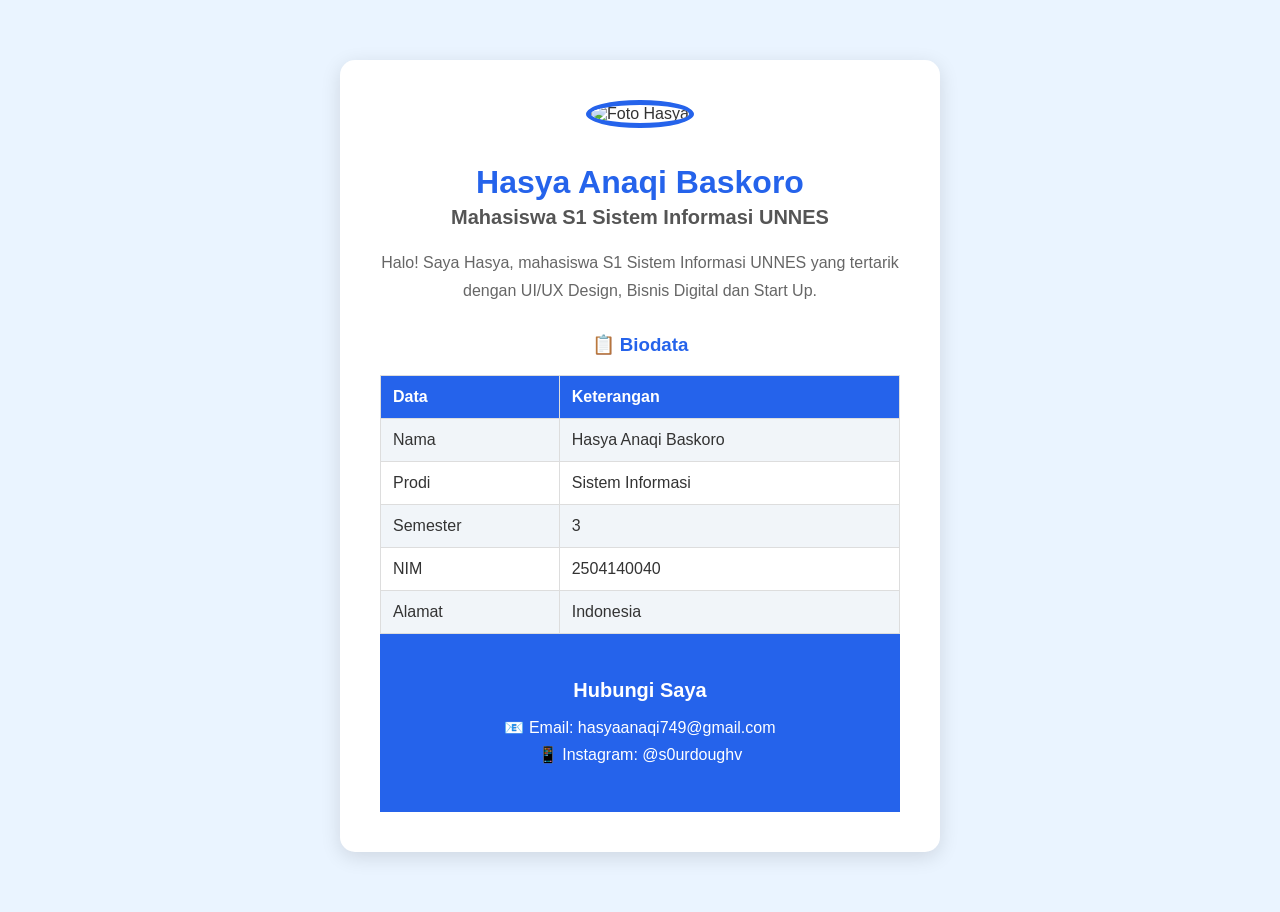
==== index.html @ 824fb206 "Add files via upload" ====
<!DOCTYPE html>
<html lang="id">

<head>
    <meta charset="UTF-8">
    <meta name="viewport" content="width=device-width, initial-scale=1.0">
    <title>Biodata Hasya</title>
    <link rel="stylesheet" href="style.css">
</head>

<body>

    <div class="container">

        <img src="c:\Users\User\Downloads\hasya feed 2 1.png" alt="Foto Hasya" class="foto">

        <h1>Hasya Anaqi Baskoro</h1>

        <h2>Mahasiswa S1 Sistem Informasi UNNES</h2>

        <p class="deskripsi">
            Halo! Saya Hasya, mahasiswa S1 Sistem Informasi UNNES yang
            tertarik dengan UI/UX Design, Bisnis Digital dan Start Up.
        </p>

        <h3>📋 Biodata</h3>

        <table>
            <tr>
                <th>Data</th>
                <th>Keterangan</th>
            </tr>

            <tr>
                <td>Nama</td>
                <td>Hasya Anaqi Baskoro</td>
            </tr>

            <tr>
                <td>Prodi</td>
                <td>Sistem Informasi</td>
            </tr>

            <tr>
                <td>Semester</td>
                <td>3</td>
            </tr>

            <tr>
                <td>NIM</td>
                <td>2504140040</td>
            </tr>

            <tr>
                <td>Alamat</td>
                <td>Indonesia</td>
            </tr>
        </table>

    <div id="kontak" class="kontak">

        <h2>Hubungi Saya</h2>

        <p>📧 Email: hasyaanaqi749@gmail.com</p>
        <p>📱 Instagram: @s0urdoughv</p>

    </div>

</body>

</html>
---- style.css ----
/* Mengatur semua elemen */
* {
    box-sizing: border-box;
}

/* Tampilan halaman */
body {
    font-family: Arial, sans-serif;
    background-color: #eaf4ff;
    margin: 0;
    color: #333;
}


/* Kartu utama */
.container {
    width: 600px;
    max-width: 90%;

    margin: 60px auto;
    padding: 40px;

    background-color: white;

    border-radius: 15px;

    box-shadow: 0 5px 20px rgba(0, 0, 0, 0.12);

    text-align: center;
}


/* Foto */
.foto {
    width: 150px;
    height: 150px;

    object-fit: cover;

    border-radius: 50%;

    border: 5px solid #2563eb;

    margin-bottom: 15px;
}


/* Nama */
h1 {
    color: #2563eb;
    margin-bottom: 5px;
}


/* Status */
h2 {
    color: #555;
    font-size: 20px;
    margin-top: 5px;
}


/* Deskripsi */
.deskripsi {
    color: #666;
    line-height: 1.7;

    margin: 20px 0 30px;
}


/* Judul bagian */
h3 {
    color: #2563eb;
    margin-top: 30px;
}


/* Tabel */
table {
    width: 100%;
    border-collapse: collapse;

    margin-top: 15px;
}


th,
td {
    border: 1px solid #ddd;

    padding: 12px;

    text-align: left;
}


th {
    background-color: #2563eb;
    color: white;
}


tr:nth-child(even) {
    background-color: #f1f5f9;
}


tr:hover {
    background-color: #dbeafe;
}


.button:hover {
    background-color: #1d4ed8;
}
.kontak {
    text-align: center;

    padding: 40px;

    background-color: #2563eb;

    color: white;
}


.kontak h2 {
    color: white;
}


.kontak p {
    margin: 8px;
}
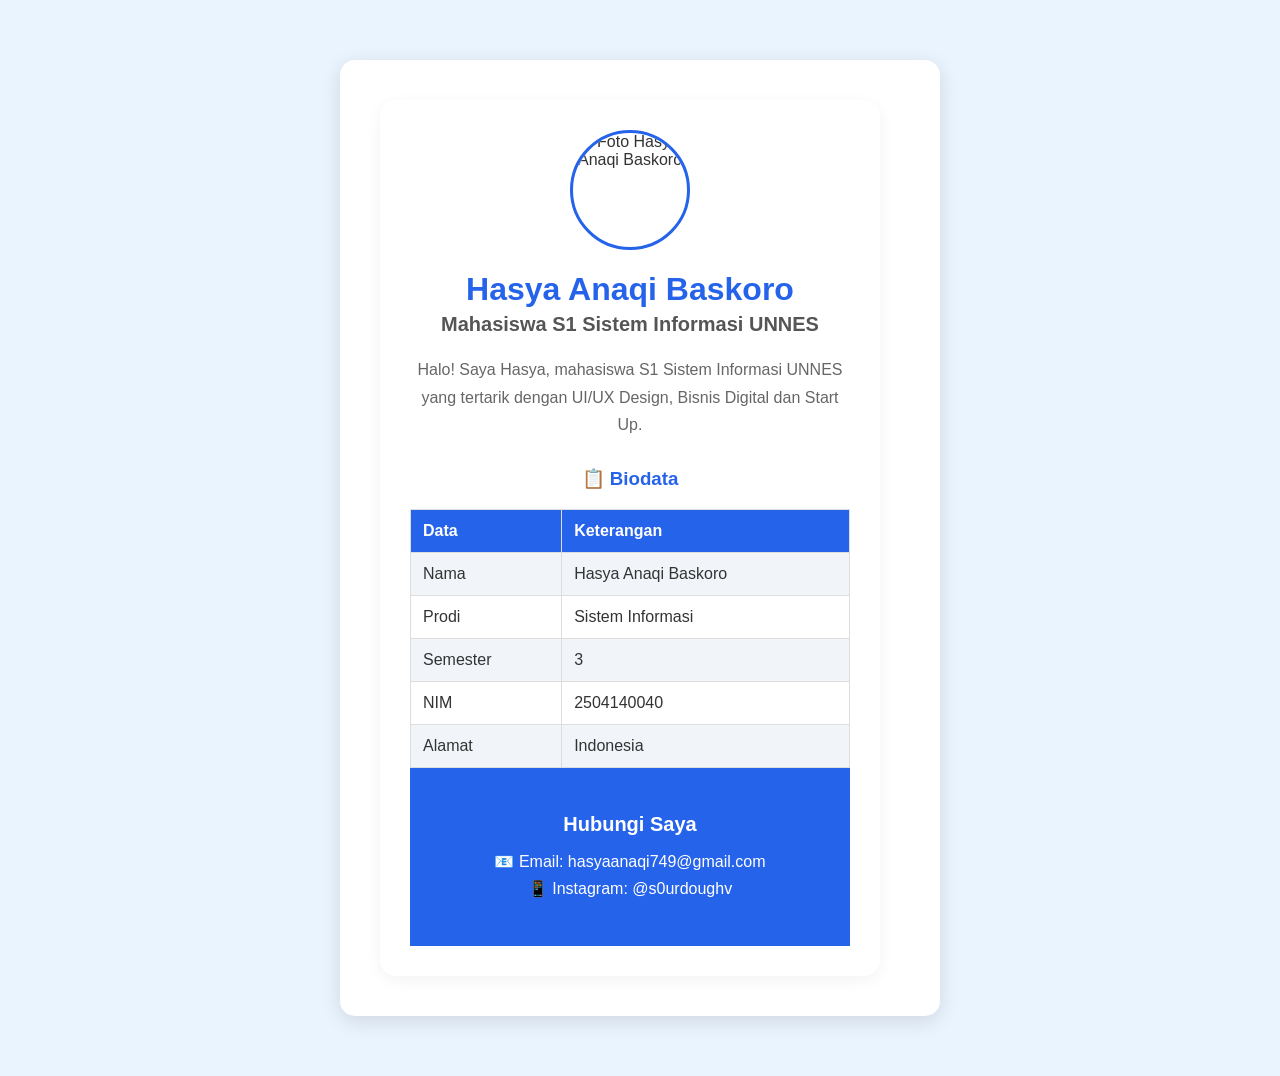
==== commit 152b9e57: "Add files via upload" ====
--- a/index.html
+++ b/index.html
@@ -12,7 +12,10 @@
 
     <div class="container">
 
-        <img src="c:\Users\User\Downloads\hasya feed 2 1.png" alt="Foto Hasya" class="foto">
+        <div class="card">
+        <div class="profile-frame">
+            <img src="c:\Users\User\Downloads\hasya feed 2 1.png" alt="Foto Hasya Anaqi Baskoro">
+        </div>
 
         <h1>Hasya Anaqi Baskoro</h1>
 
--- a/style.css
+++ b/style.css
@@ -1,9 +1,7 @@
-/* Mengatur semua elemen */
 * {
     box-sizing: border-box;
 }
 
-/* Tampilan halaman */
 body {
     font-family: Arial, sans-serif;
     background-color: #eaf4ff;
@@ -11,8 +9,6 @@
     color: #333;
 }
 
-
-/* Kartu utama */
 .container {
     width: 600px;
     max-width: 90%;
@@ -29,23 +25,32 @@
     text-align: center;
 }
 
+.card {
+    background-color: #ffffff;
+    width: 100%;
+    max-width: 500px;
+    padding: 30px;
+    border-radius: 16px;
+    box-shadow: 0 4px 15px rgba(0, 0, 0, 0.05);
+    text-align: center;
+}
 
-/* Foto */
-.foto {
-    width: 150px;
-    height: 150px;
+.profile-frame {
+    width: 120px;
+    height: 120px;
+    margin: 0 auto 15px auto;
+    border-radius: 50%;
+    overflow: hidden;
+    border: 3px solid #2563eb;
+}
 
+.profile-frame img {
+    width: 100%;
+    height: 100%;
     object-fit: cover;
-
-    border-radius: 50%;
-
-    border: 5px solid #2563eb;
-
-    margin-bottom: 15px;
 }
 
 
-/* Nama */
 h1 {
     color: #2563eb;
     margin-bottom: 5px;
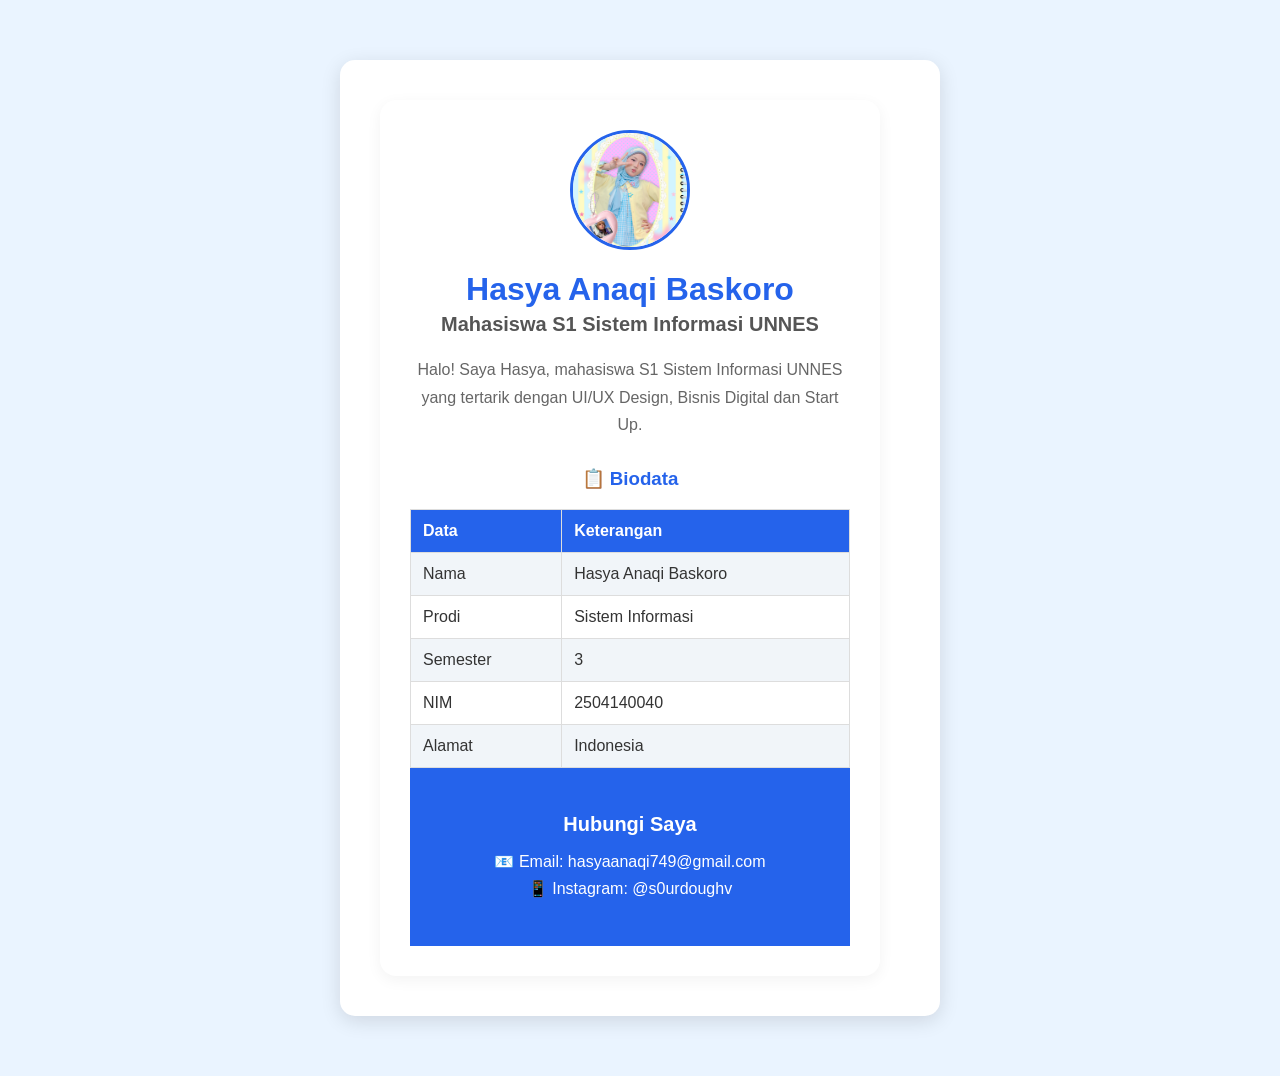
==== commit e93041aa: "Add files via upload" ====
--- a/index.html
+++ b/index.html
@@ -14,7 +14,7 @@
 
         <div class="card">
         <div class="profile-frame">
-            <img src="c:\Users\User\Downloads\hasya feed 2 1.png" alt="Foto Hasya Anaqi Baskoro">
+            <img src="hasya feed 2 1.png" alt="Foto Hasya Anaqi Baskoro">
         </div>
 
         <h1>Hasya Anaqi Baskoro</h1>
